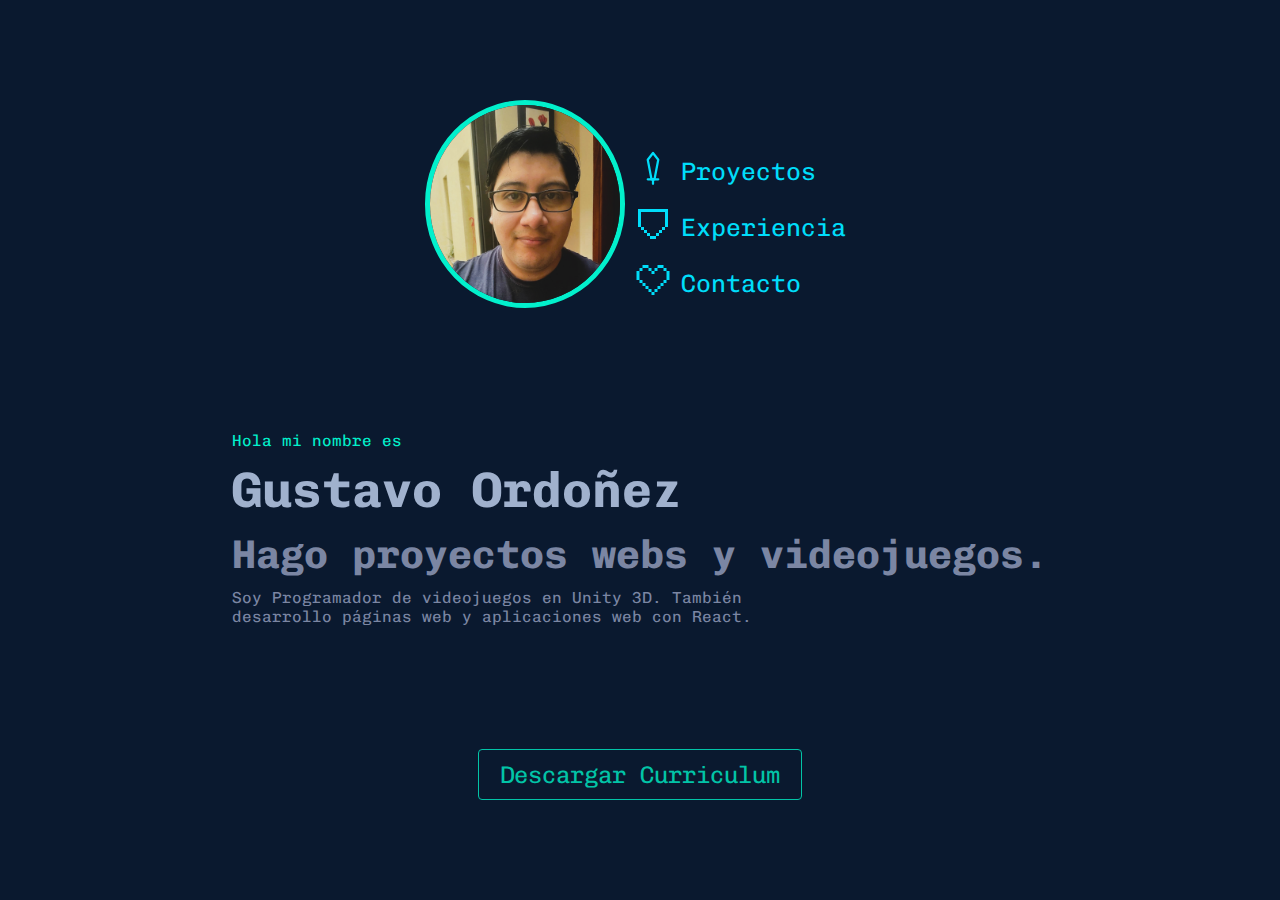
==== index.html @ ed043ce6 "Se quitaron las secciones de exp y contact por ahora" ====
<!DOCTYPE html>
<html lang="en">
<head>
    <meta charset="UTF-8">
    <meta http-equiv="X-UA-Compatible" content="IE=edge">
    <meta name="viewport" content="width=device-width, initial-scale=1.0">
    <title>Mi Portfolio</title>
    <link rel="icon" href="img/saturn.svg" sizes="any" type="image/svg+xml">
    <link rel="stylesheet" href="css/styles.css">
    <link rel="stylesheet" href="css/colors.css">
    <link rel="stylesheet" href="css/buttons.css">
    <link rel="stylesheet" href="css/tables.css">
    <link rel="stylesheet" href="css/retrogame.css">
    
    <link rel="preconnect" href="https://fonts.googleapis.com"><link rel="preconnect" href="https://fonts.gstatic.com" crossorigin><link href="https://fonts.googleapis.com/css2?family=Chivo+Mono:wght@100;200;300;400;500;600&family=Lato:wght@100;300;400;700;900&family=Montserrat:wght@100;200;300;400;500;600;700;800&family=Open+Sans:wght@300;400;500;600;700&family=Poppins:wght@100;200;300;400;500;600;700&display=swap" rel="stylesheet">
    
</head>
<body>

    <main id="main" class="r-container">
        <div class="perfil-container">
          <img src="./img/perfil3.jpg" alt="Foto de perfil" class="img-perfil">
          <div class="stats">
            <div class="stat">
              <svg width="36" height="36" fill="none" stroke="#00ddfa" stroke-linecap="round" stroke-linejoin="round" stroke-width="1.5" viewBox="0 0 24 24" xmlns="http://www.w3.org/2000/svg">
                <path d="M8.5 6.5 12 2l3.5 4.5-2.5 13h-2l-2.5-13Z"></path>
                <path d="M8.5 19.5h7"></path>
                <path d="M12 19.5v3"></path>
              </svg>
              <a href="https://github.com/gus0117" class="external-link" target="_blank">Proyectos</a>
            </div>
            <div class="stat">
              <svg width="36" height="36" fill="#00ddfa" viewBox="0 0 24 24" xmlns="http://www.w3.org/2000/svg">
                <path d="M22 2H2v12h2V4h16v10h2V2ZM6 14H4v2h2v-2Zm0 2h2v2h2v2H8v-2H6v-2Zm4 4v2h4v-2h2v-2h-2v2h-4Zm10-6h-2v2h-2v2h2v-2h2v-2Z"></path>
              </svg>
              <a href="#experiencie" class="external-link">Experiencia</a>
            </div>
            <div class="stat">
              <svg width="36" height="36" fill="#00ddfa" viewBox="0 0 24 24" xmlns="http://www.w3.org/2000/svg">
                <path d="M9 2H5v2H3v2H1v6h2v2h2v2h2v2h2v2h2v2h2v-2h2v-2h2v-2h2v-2h2v-2h2V6h-2V4h-2V2h-4v2h-2v2h-2V4H9V2Zm0 2v2h2v2h2V6h2V4h4v2h2v6h-2v2h-2v2h-2v2h-2v2h-2v-2H9v-2H7v-2H5v-2H3V6h2V4h4Z"></path>
              </svg>
              <a href="#contact" class="external-link">Contacto</a>
            </div>
          </div>
        </div>

        <div class="main-info">
          <p class="hello">Hola mi nombre es</p>
          <h1 class="title-1">Gustavo Ordoñez</h1>
          <h2 class="title-2">Hago proyectos webs y videojuegos.</h2>
          <p class="description">Soy Programador de videojuegos en Unity 3D. También desarrollo páginas web y aplicaciones web con React.</p>
        </div>
        <a href="./files/Curriculum - Ordoñez, Gustavo Alberto - programador.pdf" class="r-btn-download" download="Curriculum-Ordoñez, Gustavo Alberto">Descargar Curriculum</a>

    </main>
<!-- 
    <section class="r-container" id="experiencie">
      <h1 class="title-1">
        <svg width="46" height="46" fill="currentColor" viewBox="0 0 24 24" xmlns="http://www.w3.org/2000/svg">
          <path d="M12.473 2.496a1.2 1.2 0 0 0-.946 0l-8.4 3.6a1.2 1.2 0 0 0 0 2.208L6.3 9.661c.118-.133.264-.238.427-.308l4.8-2.057a1.2 1.2 0 1 1 .946 2.206L9.2 10.906l2.328.997a1.2 1.2 0 0 0 .945 0l8.4-3.6a1.2 1.2 0 0 0 0-2.206l-8.4-3.6v-.001Zm-8.501 8.78L6 12.144v4.922a10.76 10.76 0 0 0-1.26-.208 1.2 1.2 0 0 1-1.068-1.068 13.338 13.338 0 0 1 .3-4.515v.001Zm7.188 8.612a10.831 10.831 0 0 0-2.76-1.966v-4.748l2.182.936a3.6 3.6 0 0 0 2.836 0l6.61-2.834c.358 1.477.46 3.004.3 4.515a1.2 1.2 0 0 1-1.068 1.068 10.76 10.76 0 0 0-6.42 3.029 1.2 1.2 0 0 1-1.68 0ZM7.2 21.6a1.2 1.2 0 0 0 1.2-1.2v-2.478a10.72 10.72 0 0 0-2.4-.854V20.4a1.2 1.2 0 0 0 1.2 1.2Z"></path>
        </svg>
        Mis experiencias
      </h1>
      <div class="title-2">

        <svg width="36" height="36" fill="none" stroke="#00ddfa" stroke-linecap="round" stroke-linejoin="round" stroke-width="1.5" viewBox="0 0 24 24" xmlns="http://www.w3.org/2000/svg">
          <path d="m18.5 20-6-.5M4 13h9.5H4Zm0 0 4 4.5L4 13Zm0 0 4-4.5L4 13Zm9.5 0 5-9-5 9Zm0 0 5 7-5-7Zm5-9-6 1 6-1Zm0 0L20 9.5 18.5 4Zm0 16 1.5-5.5-1.5 5.5Z"></path>
        </svg>
        
        <svg width="36" height="36" fill="#00ddfa" viewBox="0 0 24 24" xmlns="http://www.w3.org/2000/svg">
          <path d="M24 11.689c0-1.59-1.991-3.097-5.044-4.031.705-3.111.392-5.587-.988-6.38a2.145 2.145 0 0 0-1.096-.273v1.09c.225 0 .406.045.558.128.665.382.954 1.834.729 3.703-.054.46-.142.944-.25 1.438a23.706 23.706 0 0 0-3.106-.533 23.857 23.857 0 0 0-2.035-2.446c1.595-1.482 3.092-2.294 4.11-2.294V1c-1.346 0-3.107.959-4.888 2.622C10.21 1.97 8.448 1.02 7.103 1.02v1.09c1.013 0 2.515.808 4.11 2.28-.685.72-1.37 1.536-2.021 2.441a22.844 22.844 0 0 0-3.111.538 14.683 14.683 0 0 1-.255-1.418c-.23-1.87.054-3.322.715-3.708.146-.088.337-.128.562-.128v-1.09c-.41 0-.783.088-1.105.273-1.375.793-1.683 3.263-.974 6.365C1.981 8.603 0 10.104 0 11.689c0 1.59 1.991 3.097 5.044 4.03-.705 3.112-.392 5.588.988 6.38.318.186.69.274 1.1.274 1.346 0 3.107-.959 4.888-2.622 1.78 1.653 3.541 2.602 4.887 2.602a2.18 2.18 0 0 0 1.105-.274c1.375-.792 1.683-3.262.974-6.364C22.019 14.781 24 13.274 24 11.689zm-6.37-3.263a22.023 22.023 0 0 1-.66 1.932 26.444 26.444 0 0 0-1.345-2.319c.695.103 1.365.23 2.006.387zm-2.24 5.21a25.94 25.94 0 0 1-1.179 1.869 25.453 25.453 0 0 1-4.412.005 25.457 25.457 0 0 1-2.201-3.806 26.064 26.064 0 0 1 2.192-3.82 25.455 25.455 0 0 1 4.411-.006c.406.582.803 1.204 1.184 1.86.372.64.71 1.29 1.018 1.946a27.41 27.41 0 0 1-1.013 1.952zM16.97 13c.264.655.49 1.311.675 1.947-.64.157-1.316.289-2.015.391A27.044 27.044 0 0 0 16.97 13zm-4.96 5.22c-.455-.47-.91-.993-1.36-1.566.44.02.89.035 1.345.035.46 0 .915-.01 1.36-.035-.44.573-.895 1.096-1.345 1.566zm-3.64-2.882a22.113 22.113 0 0 1-2.006-.386c.181-.631.406-1.282.66-1.932.201.39.412.782.642 1.174.23.391.464.773.704 1.144zm3.615-10.18c.455.47.91.993 1.36 1.566-.44-.02-.89-.035-1.345-.035-.46 0-.915.01-1.36.035.44-.573.895-1.096 1.345-1.566zM8.365 8.04a27.02 27.02 0 0 0-1.34 2.333 20.96 20.96 0 0 1-.675-1.947c.64-.152 1.316-.284 2.015-.386zm-4.427 6.124c-1.732-.738-2.852-1.707-2.852-2.475s1.12-1.742 2.852-2.475c.42-.181.88-.343 1.355-.494.279.958.646 1.956 1.1 2.979a23.165 23.165 0 0 0-1.085 2.964 14.875 14.875 0 0 1-1.37-.499zm2.632 6.99c-.665-.38-.954-1.834-.729-3.702.054-.46.142-.945.25-1.439.958.235 2.005.416 3.106.534a23.87 23.87 0 0 0 2.035 2.446c-1.595 1.482-3.092 2.294-4.11 2.294a1.167 1.167 0 0 1-.552-.132zm11.604-3.727c.23 1.869-.054 3.322-.715 3.708-.146.088-.337.127-.562.127-1.013 0-2.515-.807-4.11-2.28a23.01 23.01 0 0 0 2.021-2.44 22.843 22.843 0 0 0 3.111-.538c.113.494.2.968.255 1.423zm1.883-3.263c-.42.181-.88.343-1.355.494a23.482 23.482 0 0 0-1.1-2.979c.45-1.017.811-2.01 1.085-2.964a15.3 15.3 0 0 1 1.375.499c1.732.738 2.852 1.707 2.852 2.475-.005.768-1.125 1.742-2.857 2.475z"></path>
          <path d="M11.995 13.925a2.236 2.236 0 1 0 0-4.472 2.236 2.236 0 0 0 0 4.472z"></path>
        </svg>

        <svg width="36" height="36" fill="#00ddfa" viewBox="0 0 24 24" xmlns="http://www.w3.org/2000/svg">'+
          <path fill-rule="evenodd" d="M0 0h24v24H0V0zm18.347 20.12c-1.113 0-1.742-.58-2.225-1.37l-1.833 1.065c.662 1.308 2.015 2.306 4.11 2.306 2.142 0 3.737-1.112 3.737-3.143 0-1.883-1.082-2.72-2.998-3.543l-.564-.241c-.968-.42-1.387-.693-1.387-1.37 0-.547.42-.966 1.08-.966.647 0 1.064.273 1.451.966l1.756-1.127c-.743-1.307-1.773-1.806-3.207-1.806-2.014 0-3.303 1.288-3.303 2.98 0 1.835 1.08 2.704 2.708 3.397l.564.242c1.029.45 1.642.724 1.642 1.497 0 .646-.597 1.113-1.531 1.113zm-8.74-.015c-.775 0-1.098-.53-1.452-1.16l-1.836 1.112c.532 1.126 1.578 2.06 3.383 2.06 1.999 0 3.368-1.063 3.368-3.398v-7.7h-2.255v7.67c0 1.127-.468 1.416-1.209 1.416z" clip-rule="evenodd"></path>'+
        </svg>
      </div>
      <p class="description">
        Aprendí programación en la Universidad Nacional de Jujuy, Facultad de Ingeniería. Realice algunos cursos de Unity en la plataforma de Udemy y Domestika. Ahora me encuentro aprendiendo React y Javascript.
        Pude trabajar en emprendimientos independientes con Unity.
      </p>
    </section>

    <section class="r-container" id="contact">
      <h1 class="title-1">
        <svg width="46" height="46" fill="none" stroke="currentColor" stroke-linecap="round" stroke-linejoin="round" stroke-width="2" viewBox="0 0 24 24" xmlns="http://www.w3.org/2000/svg">
          <path d="M19 19H5a2 2 0 0 1-2-2V7a2 2 0 0 1 2-2h14a2 2 0 0 1 2 2v10a2 2 0 0 1-2 2Z"></path>
          <path d="m3 8 7.89 5.26a2 2 0 0 0 2.22 0L21 8"></path>
        </svg>
        Contactame
      </h1>
      <p class="description">
        GUSTAVOALBERTO117@GMAIL.COM
      </p>
      <p class="description">
        Puedes contactarme por correo y te respondere en la brevedad.
      </p>
      
    </section>

    <footer class="footer">

    </footer>
   -->
</body>
</html>
---- css/styles.css ----
:root {
    --bg-bluedark: #0a192f;
    --bg-bluedark-hover: #0d2446;
    --text-green: #008b77;
    --text-green-hover: #02f0cc;
}

* {
    margin: 0;
    padding: 0;
    box-sizing: border-box;
    background-color: var(--bg-bluedark);
    font-family: 'Chivo Mono', sans-serif;
}

html {
    scroll-behavior: smooth;
}

h1, h2, p, svg, a, path, .title-2 {
    background-color: transparent;
}

.hello {
    color: var(--text-green-hover);
    margin-bottom: 10px;
}

.title-1 {
    font-size: 50px;
    color: #a0b1cd;
    margin-bottom: 10px;
}

.title-2 {
    font-size: 40px;
    color: #7b86a3;
    margin-bottom: 10px;
}

.description {
    color: #7b86a3;
    max-width: 600px;
    margin-bottom: 50px;
}

.sh {
    height: 100vh;
}

.center-content {
    display: flex;
    justify-content: center;
    align-items: center;
}

.section-icon {
    color: var(--text-green-hover);
}

.img-perfil {
    max-width: 200px;
    border-radius: 50%;
    border-style: solid;
    border-color: var(--text-green-hover);
    border-width: 5px;
}

/* 
.container-menu {
    margin-top: 10px;
    margin-left: 50px;
    margin-bottom: 50px;
}

.hello {
    color: var(--text-green-hover);
    margin-bottom: 10px;
}

.title-1 {
    font-size: 55px;
    color: #a0b1cd;
    margin-bottom: 10px;
}

.title-2 {
    font-size: 45px;
    color: #7b86a3;
    margin-bottom: 10px;
}

.description {
    color: #7b86a3;
    max-width: 500px;
    margin-bottom: 50px;
}

.sub-container {
    margin-left: 10%;
    height: 500px;
}

.icon-link {
    color: #a0b1cd;
} */
---- css/colors.css ----
:root {
    --text-green: #008b77;
    --text-green-active: #02f0cc;
}

.text-green {
    color: var(--text-green);
    transition: color 0.4s;
}

.text-green:hover {
    color: var(--text-green-active);
    transition: color 0.4s;
}

.text-green-active {
    color: var(--text-green-active)
}

.icon-link {
    color: #a0b1cd;
}
---- css/buttons.css ----
.bt {
    text-decoration: none;
    padding: 10px 21px 10px 21px;
    font-family: 'poppins';
    text-align: center;
    font-size: 1rem;
}

.btn-warning {
    color: #e2e2e2;
    background-color: #be5600;
    border-radius: 5px;
    transition: 0.4s;
    border-style: solid;
    border-color: #be5600;
}

.btn-warning:hover {
    color: #be5600;
    background-color: #e2e2e2;
    transition: 0.4s;
}

.btn-green {
    background-color: transparent;
    border-style: solid;
    color: #02c4a7;
    border-radius: 4px;
    font-family: 'Chivo Mono', 'Poppins', sans-serif;
    border-width: 1px;
    transition: color 0.4s;
}

.btn-green:hover {
    color: #2effe0;
}
---- css/tables.css ----
.table-green, td, th{
    border: 1px solid !important;
    border-collapse: collapse;
    color: #a0b1cd;
    border-color: #2effe0 !important;
    margin-top: 80px;
    margin-bottom: 80px;
    padding: 10px;
}
---- css/retrogame.css ----
:root {
    --bg-bluedark: #0a192f;
    --bg-bluedark-hover: #0d2446;
    --text-green: #008b77;
    --text-green-hover: #02f0cc;
}

.r-container {
    display: grid;
    place-items: center;
    padding: 5%;
    height: 100vh;
}

.r-btn-start {
    color: var(--text-green-hover);
    padding: 10px 20px;
    border: none;
    font-size: 2rem;
    animation: blink 1s steps(1) infinite;
}

@keyframes blink {
    50% {
      color: transparent;
    }
  }

.loading {
    color: var(--text-green-hover);
    font-size: 2rem;
}

.main-info {
    padding: 0 10px;
}

.r-btn-download {
    text-decoration: none;
    padding: 10px 21px 10px 21px;
    font-family: 'poppins';
    text-align: center;
    font-size: 1.5rem;
    background-color: transparent;
    border-style: solid;
    color: #02c4a7;
    border-radius: 4px;
    font-family: 'Chivo Mono', 'Poppins', sans-serif;
    border-width: 1px;
    transition: color 0.4s;
    cursor: pointer;
}

.r-btn-download:hover {
    color: #2effe0;
}

.perfil-container {
    display: flex;
    align-items: flex-end;
    justify-content: center;
    margin-bottom: 50px;
}

.stat {
    display: flex;
    justify-content: start;
    align-items: flex-end;
    padding: 10px 10px;
    color: #00ddfa;
    font-size: 25px;
}

.stat p {
    padding-left: 5px;
}

.external-link {
    text-decoration: none;
    color: #00ddfa;
    padding-left: 10px;
}

.external-link:hover {
    color: #c8f2f8;
}
@media only screen and (max-width: 480px) {
    .main-info {
        max-width: 640px;
    }

    .title-1 {
        font-size: 40px;
    }

    .title-2 {
        font-size: 30px;
    }

    .r-container {
        height: 100vh;
    }
}
/* 
@media only screen and (max-width: 946px) {
    .main-info {
        max-width: 640px;
    }
}

@media only screen and (max-width: 764px) {
    .main-info {
        max-width: 540px;
    }

    .description {
        max-width: 450px;
    }
}

@media only screen and (max-width: 546px) {
    .main-info {
        max-width: 460px;
    }

    .title-1 {
        font-size: 40px;
    }

    .title-2 {
        font-size: 30px;
    }

    .text-center-sm {
        text-align: center;
    }

    .description {
        max-width: 450px;
    }
}
 */
.bg-hex{
    background-image: url("data:image/svg+xml,%3csvg xmlns='http://www.w3.org/2000/svg' version='1.1' xmlns:xlink='http://www.w3.org/1999/xlink' xmlns:svgjs='http://svgjs.com/svgjs' width='1440' height='560' preserveAspectRatio='none' viewBox='0 0 1440 560'%3e%3cg mask='url(%26quot%3b%23SvgjsMask1000%26quot%3b)' fill='none'%3e%3crect width='1440' height='560' x='0' y='0' fill='%230e2a47'%3e%3c/rect%3e%3cpath d='M0%2c553.059C98.182%2c525.071%2c149.24%2c420.81%2c237.846%2c370.096C333.666%2c315.254%2c480.932%2c340.285%2c537.455%2c245.447C593.12%2c152.049%2c535.235%2c31.236%2c501.384%2c-72.088C471.989%2c-161.812%2c404.231%2c-227.303%2c355.984%2c-308.462C294.857%2c-411.286%2c283.607%2c-553.13%2c179.937%2c-612.809C73.381%2c-674.149%2c-71.468%2c-672.864%2c-181.408%2c-617.819C-287.872%2c-564.514%2c-312.828%2c-427.962%2c-382.331%2c-331.291C-444.022%2c-245.486%2c-557.205%2c-186.746%2c-566.987%2c-81.52C-576.742%2c23.423%2c-467.158%2c97.874%2c-431.444%2c197.034C-391.089%2c309.079%2c-436.393%2c460.313%2c-344.538%2c536.111C-254.017%2c610.809%2c-112.866%2c585.233%2c0%2c553.059' fill='%230b2239'%3e%3c/path%3e%3cpath d='M1440 1251C1567.018 1244.199 1643.792 1111.937 1746.3600000000001 1036.7060000000001 1841.379 967.012 1957.414 924.617 2020.597 825.15 2088.553 718.168 2146.9539999999997 584.966 2110.3959999999997 463.61199999999997 2074.198 343.454 1934.576 294.936 1837.07 215.937 1757.77 151.688 1684.659 85.49400000000003 1591.698 43.365999999999985 1486.124-4.477999999999952 1375.709-69.40499999999997 1262.522-44.43399999999997 1147.733-19.109000000000037 1070.558 84.37599999999998 995.554 174.88600000000002 921.959 263.695 833.865 357.51 833.857 472.85 833.849 585.851 947.873 660.523 995.5129999999999 762.991 1042.694 864.47 1036.4479999999999 987.9449999999999 1111.806 1070.681 1197.596 1164.871 1312.779 1257.8110000000001 1440 1251' fill='%23113255'%3e%3c/path%3e%3c/g%3e%3cdefs%3e%3cmask id='SvgjsMask1000'%3e%3crect width='1440' height='560' fill='white'%3e%3c/rect%3e%3c/mask%3e%3c/defs%3e%3c/svg%3e");

    background-repeat: no-repeat;
    background-size: 1920px 1024px;
}
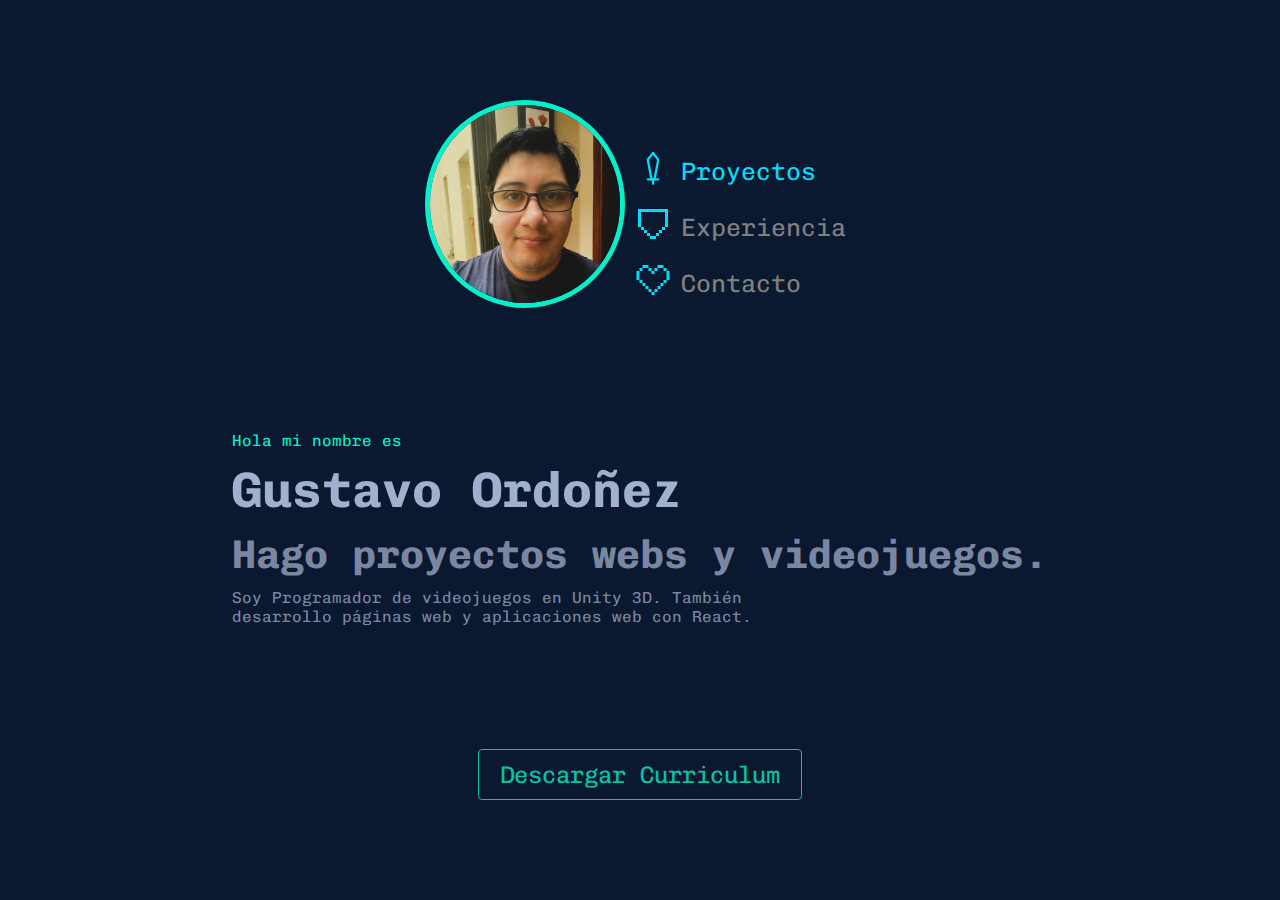
==== commit 474064bd: "Cambios en el menu, se deshabilito opciones" ====
--- a/index.html
+++ b/index.html
@@ -33,13 +33,13 @@
               <svg width="36" height="36" fill="#00ddfa" viewBox="0 0 24 24" xmlns="http://www.w3.org/2000/svg">
                 <path d="M22 2H2v12h2V4h16v10h2V2ZM6 14H4v2h2v-2Zm0 2h2v2h2v2H8v-2H6v-2Zm4 4v2h4v-2h2v-2h-2v2h-4Zm10-6h-2v2h-2v2h2v-2h2v-2Z"></path>
               </svg>
-              <a href="#experiencie" class="external-link">Experiencia</a>
+              <a href="#" class="disabled">Experiencia</a>
             </div>
             <div class="stat">
               <svg width="36" height="36" fill="#00ddfa" viewBox="0 0 24 24" xmlns="http://www.w3.org/2000/svg">
                 <path d="M9 2H5v2H3v2H1v6h2v2h2v2h2v2h2v2h2v2h2v-2h2v-2h2v-2h2v-2h2v-2h2V6h-2V4h-2V2h-4v2h-2v2h-2V4H9V2Zm0 2v2h2v2h2V6h2V4h4v2h2v6h-2v2h-2v2h-2v2h-2v2h-2v-2H9v-2H7v-2H5v-2H3V6h2V4h4Z"></path>
               </svg>
-              <a href="#contact" class="external-link">Contacto</a>
+              <a href="#" class="disabled">Contacto</a>
             </div>
           </div>
         </div>
--- a/css/retrogame.css
+++ b/css/retrogame.css
@@ -84,6 +84,13 @@
 .external-link:hover {
     color: #c8f2f8;
 }
+
+.disabled {
+    color: grey;
+    text-decoration: none;
+    padding-left: 10px;
+}
+
 @media only screen and (max-width: 480px) {
     .main-info {
         max-width: 640px;
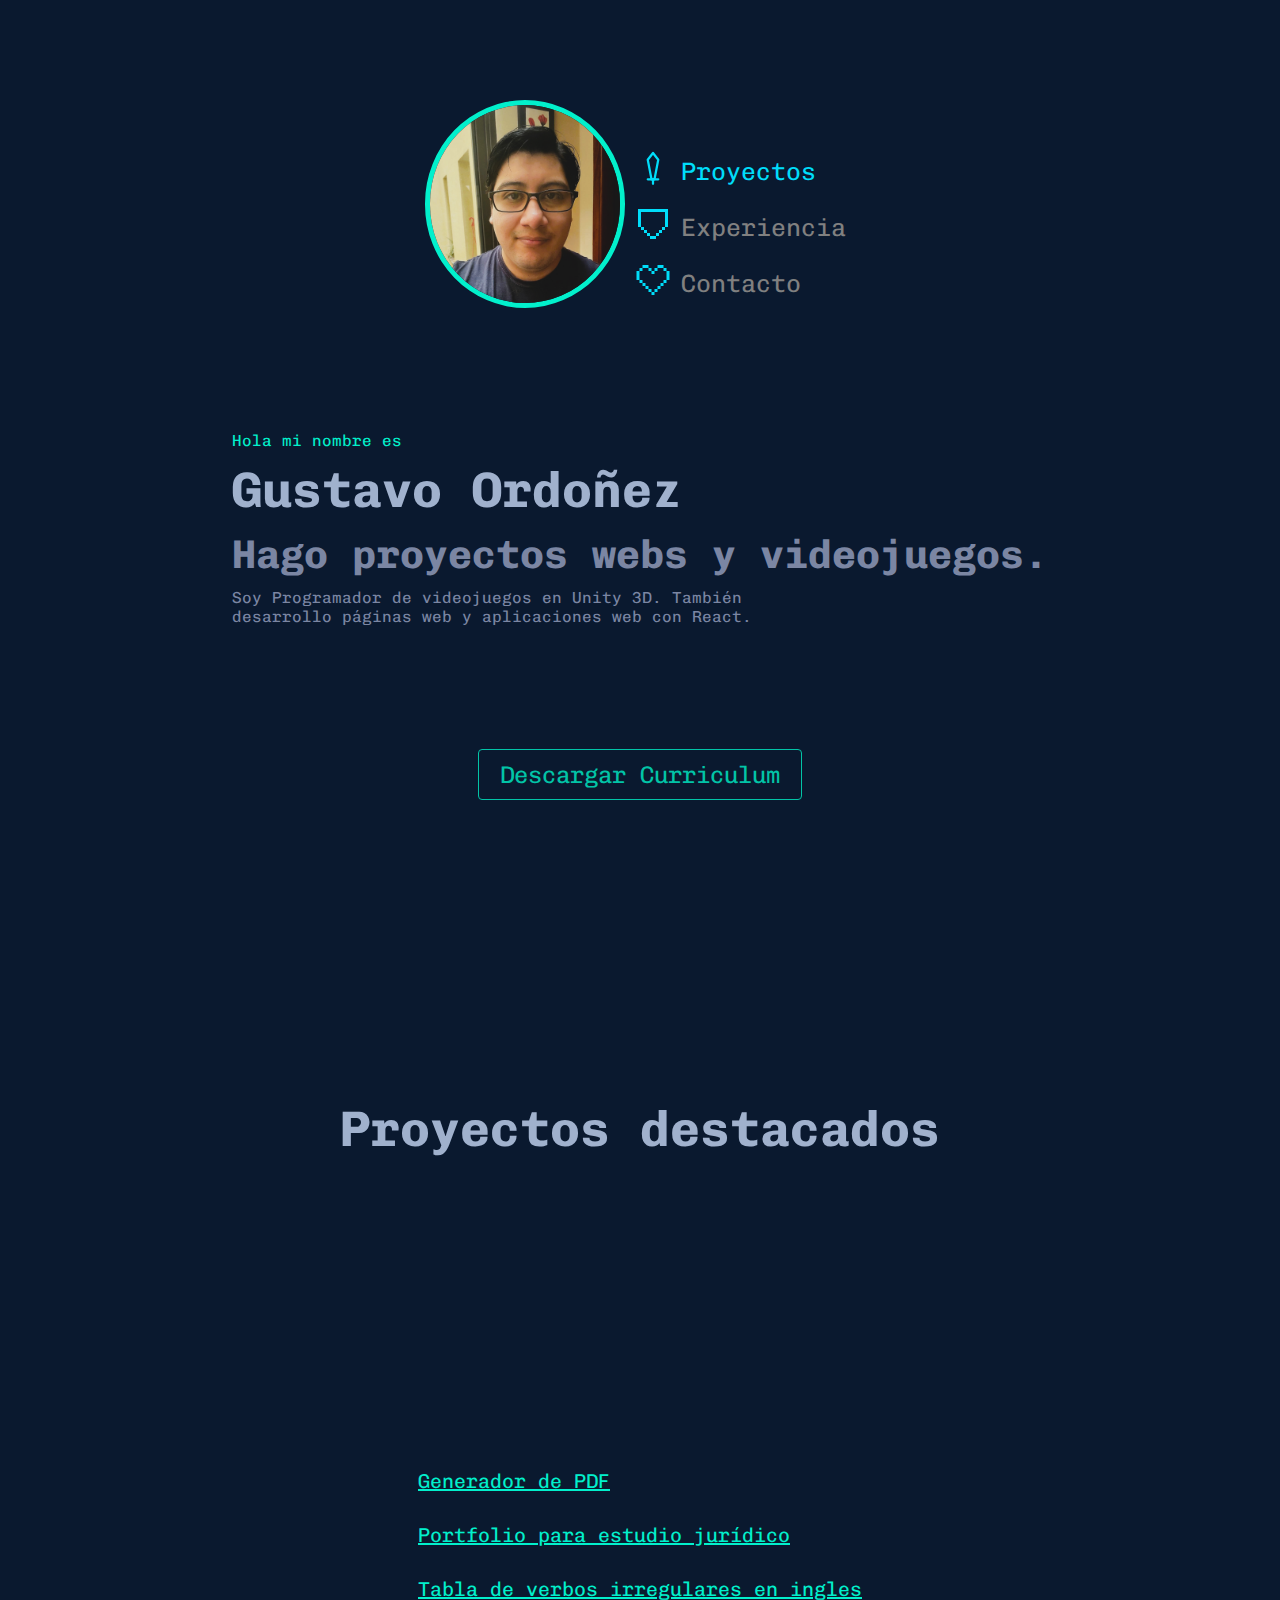
==== commit 36cc2fed: "Added links and new cv" ====
--- a/index.html
+++ b/index.html
@@ -53,6 +53,15 @@
         <a href="./files/Curriculum - Ordoñez, Gustavo Alberto - programador.pdf" class="r-btn-download" download="Curriculum-Ordoñez, Gustavo Alberto">Descargar Curriculum</a>
 
     </main>
+
+    <div class="r-container">
+      <h1 class="title-1">Proyectos destacados</h1>
+      <div class="proyectos">
+        <a href="">Generador de PDF</a>
+        <a href="">Portfolio para estudio jurídico</a>
+        <a href="">Tabla de verbos irregulares en ingles</a>
+      </div>
+    </div>
 <!-- 
     <section class="r-container" id="experiencie">
       <h1 class="title-1">
--- a/css/styles.css
+++ b/css/styles.css
@@ -66,6 +66,18 @@
     border-width: 5px;
 }
 
+.proyectos{
+    display: flex;
+    flex-direction: column;
+    justify-content: center;
+}
+
+.proyectos a {
+    color: var(--text-green-hover);
+    margin-top: 30px;
+    font-size: 20px;
+}
+
 /* 
 .container-menu {
     margin-top: 10px;
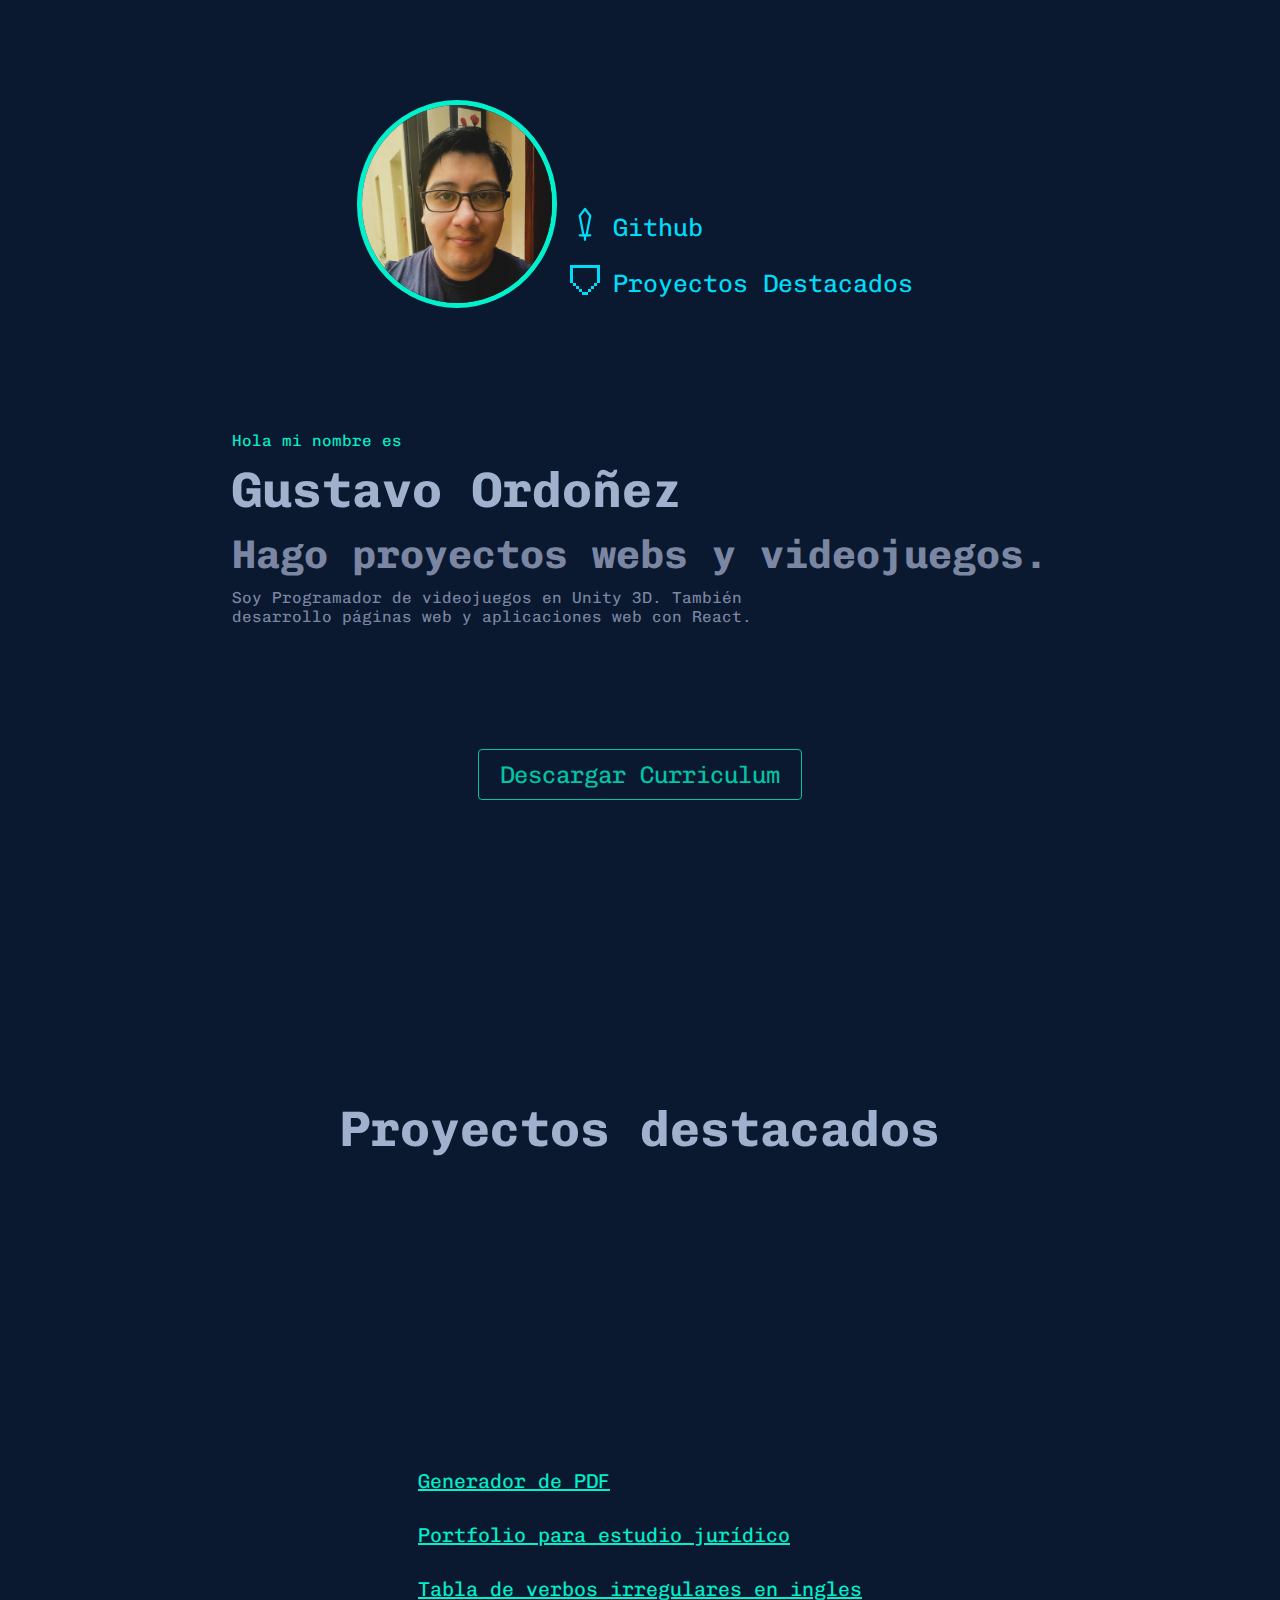
==== commit 85136c6a: "Added link to projects and edit link to github" ====
--- a/index.html
+++ b/index.html
@@ -27,20 +27,20 @@
                 <path d="M8.5 19.5h7"></path>
                 <path d="M12 19.5v3"></path>
               </svg>
-              <a href="https://github.com/gus0117" class="external-link" target="_blank">Proyectos</a>
+              <a href="https://github.com/gus0117" class="external-link" target="_blank">Github</a>
             </div>
             <div class="stat">
               <svg width="36" height="36" fill="#00ddfa" viewBox="0 0 24 24" xmlns="http://www.w3.org/2000/svg">
                 <path d="M22 2H2v12h2V4h16v10h2V2ZM6 14H4v2h2v-2Zm0 2h2v2h2v2H8v-2H6v-2Zm4 4v2h4v-2h2v-2h-2v2h-4Zm10-6h-2v2h-2v2h2v-2h2v-2Z"></path>
               </svg>
-              <a href="#" class="disabled">Experiencia</a>
+              <a href="#projects" class="external-link">Proyectos Destacados</a>
             </div>
-            <div class="stat">
+            <!-- <div class="stat">
               <svg width="36" height="36" fill="#00ddfa" viewBox="0 0 24 24" xmlns="http://www.w3.org/2000/svg">
                 <path d="M9 2H5v2H3v2H1v6h2v2h2v2h2v2h2v2h2v2h2v-2h2v-2h2v-2h2v-2h2v-2h2V6h-2V4h-2V2h-4v2h-2v2h-2V4H9V2Zm0 2v2h2v2h2V6h2V4h4v2h2v6h-2v2h-2v2h-2v2h-2v2h-2v-2H9v-2H7v-2H5v-2H3V6h2V4h4Z"></path>
               </svg>
               <a href="#" class="disabled">Contacto</a>
-            </div>
+            </div> -->
           </div>
         </div>
 
@@ -54,7 +54,7 @@
 
     </main>
 
-    <div class="r-container">
+    <div class="r-container" id="projects">
       <h1 class="title-1">Proyectos destacados</h1>
       <div class="proyectos">
         <a href="">Generador de PDF</a>
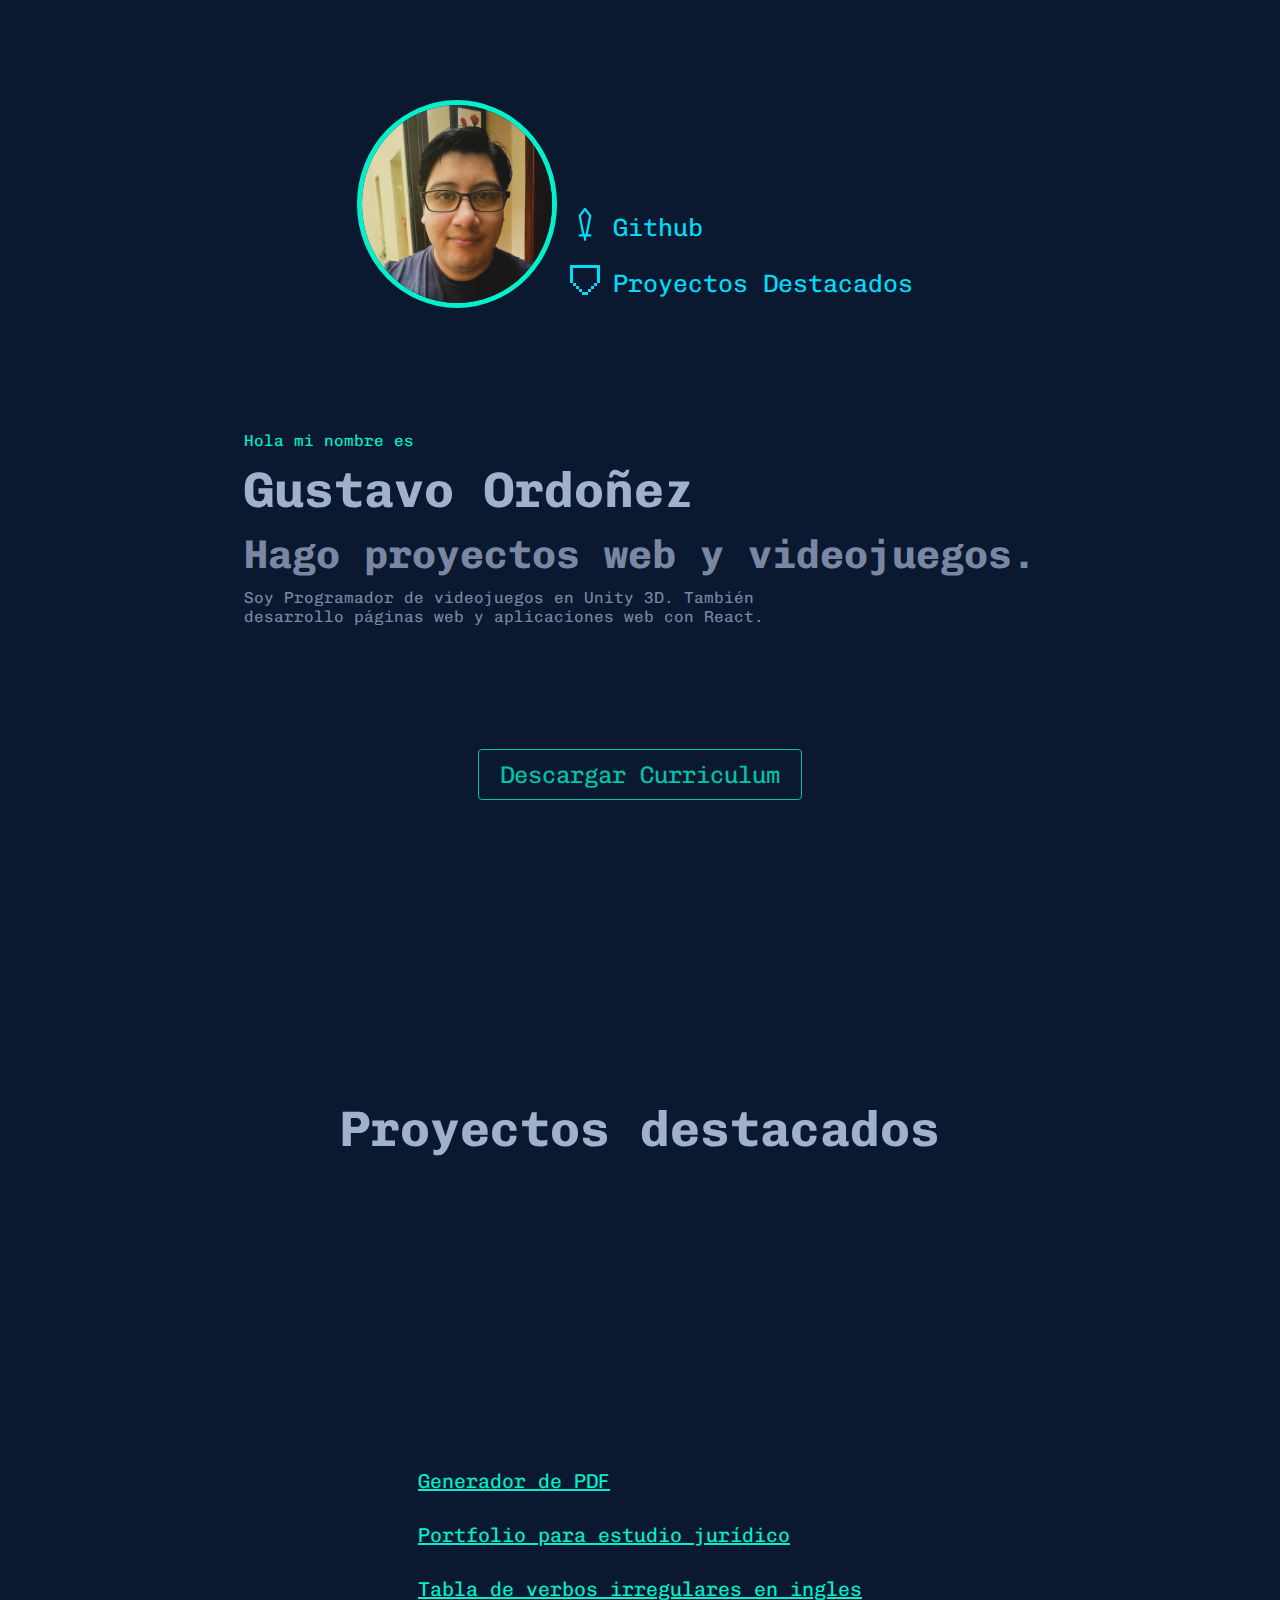
==== commit 572a61fa: "[FIX] Correcciones en la descripcion" ====
--- a/index.html
+++ b/index.html
@@ -47,7 +47,7 @@
         <div class="main-info">
           <p class="hello">Hola mi nombre es</p>
           <h1 class="title-1">Gustavo Ordoñez</h1>
-          <h2 class="title-2">Hago proyectos webs y videojuegos.</h2>
+          <h2 class="title-2">Hago proyectos web y videojuegos.</h2>
           <p class="description">Soy Programador de videojuegos en Unity 3D. También desarrollo páginas web y aplicaciones web con React.</p>
         </div>
         <a href="./files/Curriculum - Ordoñez, Gustavo Alberto - programador.pdf" class="r-btn-download" download="Curriculum-Ordoñez, Gustavo Alberto">Descargar Curriculum</a>
@@ -57,9 +57,9 @@
     <div class="r-container" id="projects">
       <h1 class="title-1">Proyectos destacados</h1>
       <div class="proyectos">
-        <a href="">Generador de PDF</a>
-        <a href="">Portfolio para estudio jurídico</a>
-        <a href="">Tabla de verbos irregulares en ingles</a>
+        <a href="https://image2pdf-gen.netlify.app" target="_blank">Generador de PDF</a>
+        <a href="https://gus0117.github.io/estudio-juridico/" target="_blank">Portfolio para estudio jurídico</a>
+        <a href="https://irregular-vebs-list.netlify.app" target="_blank">Tabla de verbos irregulares en ingles</a>
       </div>
     </div>
 <!-- 
